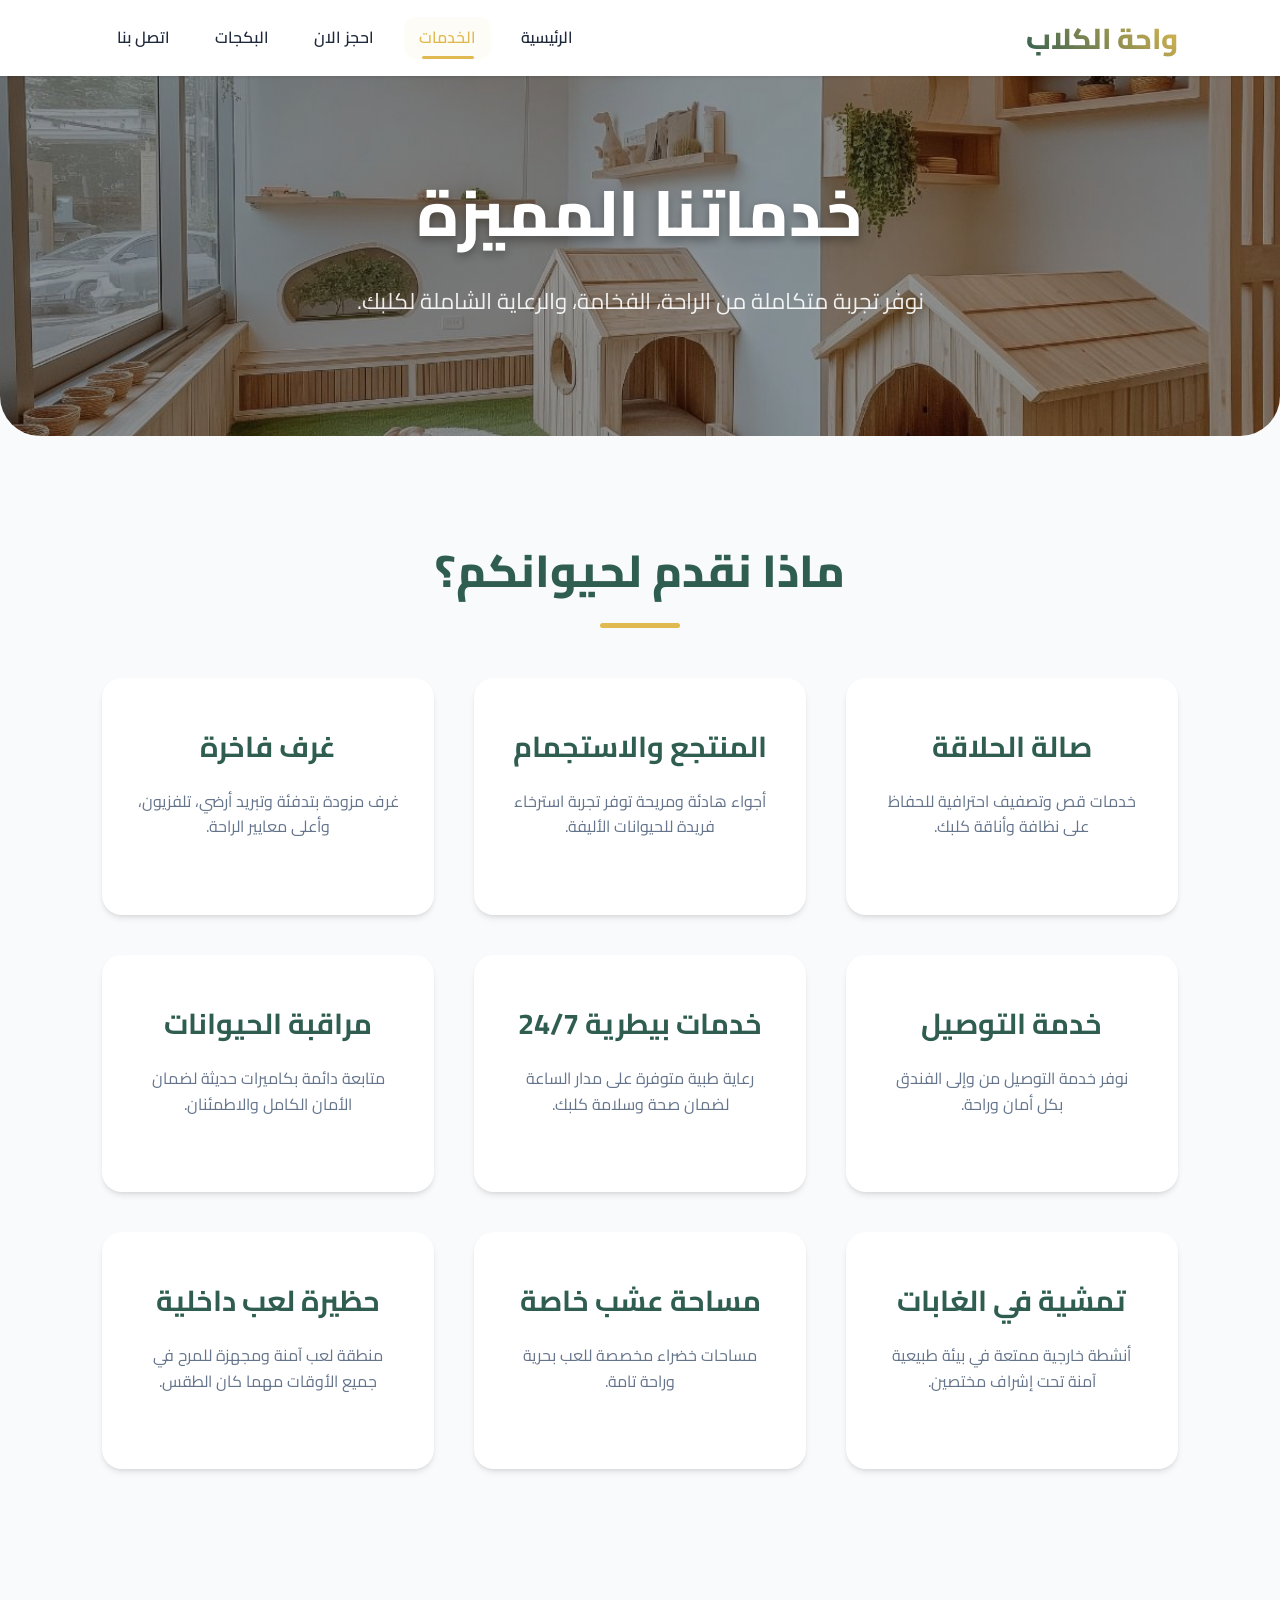
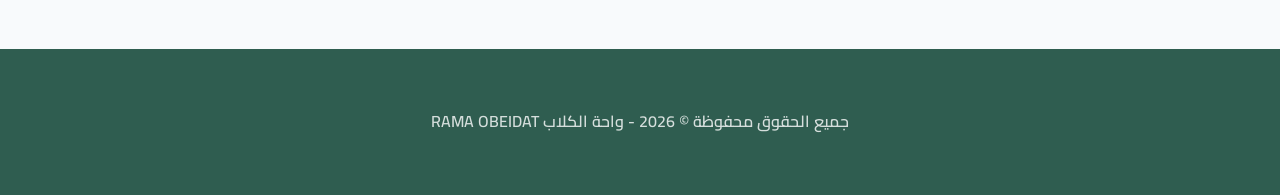
==== about.html @ 373740cf "Add files via upload" ====
<!DOCTYPE html>
<html lang="ar" dir="rtl">
<head>
    <meta charset="UTF-8">
    <meta name="viewport" content="width=device-width, initial-scale=1.0">
    <title>الخدمات - واحة الكلاب</title>
    <link rel="stylesheet" href="style.css">
</head>
<body>

<header>
    <a href="index.html" class="logo">واحة الكلاب</a>
    <nav>
        <a href="index.html">الرئيسية</a>
        <a href="about.html" class="active">الخدمات</a>
        <a href="room.html">احجز الان</a>
        <a href="backges.html">البكجات</a>
        <a href="booking.html">اتصل بنا</a>
    </nav>
</header>

<section class="hero" style="height: 40vh; margin-bottom: 20px;">
    <div class="hero-content">
        <h1>خدماتنا المميزة</h1>
        <p>نوفر تجربة متكاملة من الراحة، الفخامة، والرعاية الشاملة لكلبك.</p>
    </div>
</section>

<section class="services">
    <h2>ماذا نقدم لحيوانكم؟</h2>
    <div class="cards">
        <div class="card">
            <h3>صالة الحلاقة</h3>
            <p>خدمات قص وتصفيف احترافية للحفاظ على نظافة وأناقة كلبك.</p>
        </div>
        <div class="card">
            <h3>المنتجع والاستجمام</h3>
            <p>أجواء هادئة ومريحة توفر تجربة استرخاء فريدة للحيوانات الأليفة.</p>
        </div>
        <div class="card">
            <h3>غرف فاخرة</h3>
            <p>غرف مزودة بتدفئة وتبريد أرضي، تلفزيون، وأعلى معايير الراحة.</p>
        </div>
        <div class="card">
            <h3>خدمة التوصيل</h3>
            <p>نوفر خدمة التوصيل من وإلى الفندق بكل أمان وراحة.</p>
        </div>
        <div class="card">
            <h3>خدمات بيطرية 24/7</h3>
            <p>رعاية طبية متوفرة على مدار الساعة لضمان صحة وسلامة كلبك.</p>
        </div>
        <div class="card">
            <h3>مراقبة الحيوانات</h3>
            <p>متابعة دائمة بكاميرات حديثة لضمان الأمان الكامل والاطمئنان.</p>
        </div>
        <div class="card">
            <h3>تمشية في الغابات</h3>
            <p>أنشطة خارجية ممتعة في بيئة طبيعية آمنة تحت إشراف مختصين.</p>
        </div>
        <div class="card">
            <h3>مساحة عشب خاصة</h3>
            <p>مساحات خضراء مخصصة للعب بحرية وراحة تامة.</p>
        </div>
        <div class="card">
            <h3>حظيرة لعب داخلية</h3>
            <p>منطقة لعب آمنة ومجهزة للمرح في جميع الأوقات مهما كان الطقس.</p>
        </div>
    </div>
</section>

<footer>
    <p>جميع الحقوق محفوظة © 2026 - واحة الكلاب RAMA OBEIDAT</p>
</footer>

<script src="Script.js"></script>
</body>
</html>
---- style.css ----
/* Google Fonts */
@import url('https://fonts.googleapis.com/css2?family=Cairo:wght@300;400;600;700;800&display=swap');

:root {
    --primary-color: #e0ba51;
    --primary-light: #f5dfa2;
    --secondary-color: #2F5D50;
    --accent-color: #6eb4a0;
    --bg-color: #f8fafc;
    --card-bg: #ffffff;
    --text-color: #1e293b;
    --text-light: #64748b;
    --white: #ffffff;
    --shadow-sm: 0 1px 3px rgba(0,0,0,0.12);
    --shadow-md: 0 4px 6px -1px rgba(0,0,0,0.1), 0 2px 4px -1px rgba(0,0,0,0.06);
    --shadow-lg: 0 10px 30px -3px rgba(0,0,0,0.1), 0 4px 6px -2px rgba(0,0,0,0.05);
    --transition: all 0.4s cubic-bezier(0.4, 0, 0.2, 1);
    --border-radius: 20px;
}

* {
    margin: 0;
    padding: 0;
    box-sizing: border-box;
    font-family: 'Cairo', sans-serif;
}

body {
    background-color: var(--bg-color);
    color: var(--text-color);
    line-height: 1.6;
    direction: rtl;
}

/* Header & Navigation */
header {
    background: rgba(255, 255, 255, 0.95);
    padding: 15px 8%;
    display: flex;
    justify-content: space-between;
    align-items: center;
    box-shadow: var(--shadow-sm);
    position: sticky;
    top: 0;
    z-index: 1000;
    backdrop-filter: blur(10px);
}

.logo {
    font-size: 1.8rem;
    font-weight: 800;
    text-decoration: none;
    background: linear-gradient(45deg, var(--secondary-color), var(--primary-color));
    background-clip: text;
    -webkit-background-clip: text;
    -webkit-text-fill-color: transparent;
}

nav {
    display: flex;
    gap: 15px;
}

nav a {
    text-decoration: none;
    color: var(--text-color);
    font-weight: 600;
    padding: 8px 15px;
    border-radius: 12px;
    transition: var(--transition);
    position: relative;
}

nav a:hover, nav a.active {
    color: var(--primary-color);
    background: rgba(224, 186, 81, 0.05);
}

nav a.active::after {
    content: '';
    position: absolute;
    bottom: 0;
    left: 20%;
    right: 20%;
    height: 3px;
    background: var(--primary-color);
    border-radius: 10px;
}

/* Hero Section */
.hero {
    background: linear-gradient(rgba(0,0,0,0.4), rgba(0,0,0,0.4)), url('صورة4.png');
    background-size: cover;
    background-position: center;
    background-attachment: fixed;
    height: 60vh;
    display: flex;
    align-items: center;
    justify-content: center;
    text-align: center;
    color: var(--white);
    padding: 0 20px;
    margin-bottom: 50px;
    border-radius: 0 0 40px 40px;
}

.hero-content h1 {
    font-size: 4rem;
    font-weight: 800;
    margin-bottom: 20px;
    text-shadow: 0 4px 10px rgba(0,0,0,0.3);
}

.hero-content p {
    font-size: 1.4rem;
    margin-bottom: 30px;
    opacity: 0.9;
}

/* Buttons */
.btn {
    display: inline-block;
    padding: 14px 35px;
    background-color: var(--primary-color);
    color: var(--white);
    text-decoration: none;
    border-radius: 50px;
    font-weight: 700;
    transition: var(--transition);
    border: none;
    cursor: pointer;
    box-shadow: 0 4px 15px rgba(224, 186, 81, 0.3);
}

.btn:hover {
    background-color: var(--secondary-color);
    transform: translateY(-3px);
    box-shadow: 0 8px 25px rgba(0,0,0,0.2);
}

/* Section Common Styling */
section {
    padding: 80px 8%;
    animation: fadeInUp 0.8s ease-out forwards;
}

section h2 {
    text-align: center;
    font-size: 2.8rem;
    font-weight: 800;
    margin-bottom: 50px;
    color: var(--secondary-color);
}

section h2::after {
    content: '';
    display: block;
    width: 80px;
    height: 5px;
    background: var(--primary-color);
    margin: 15px auto;
    border-radius: 10px;
}

/* About Section & Boxes */
.about, .contact-container, .package {
    background: var(--white);
    border-radius: var(--border-radius);
    padding: 50px;
    box-shadow: var(--shadow-lg);
    border: 1px solid rgba(0,0,0,0.03);
}

.about p {
    text-align: center;
    max-width: 900px;
    margin: 0 auto 50px;
    font-size: 1.2rem;
    color: var(--text-light);
}

.about-content {
    display: grid;
    grid-template-columns: repeat(auto-fit, minmax(220px, 1fr));
    gap: 25px;
}

.about-content img {
    width: 100%;
    height: 250px;
    object-fit: cover;
    border-radius: 20px;
    transition: var(--transition);
    box-shadow: var(--shadow-md);
}

.about-content img:hover {
    transform: scale(1.03) translateY(-5px);
}

/* Cards System */
.cards {
    display: grid;
    grid-template-columns: repeat(auto-fit, minmax(300px, 1fr));
    gap: 40px;
}

.card {
    background: var(--card-bg);
    padding: 45px 35px;
    border-radius: var(--border-radius);
    box-shadow: var(--shadow-md);
    text-align: center;
    transition: var(--transition);
    display: flex;
    flex-direction: column;
    align-items: center;
}

.card:hover {
    transform: translateY(-12px);
    box-shadow: var(--shadow-lg);
    border-top: 5px solid var(--primary-color);
}

.card-icon {
    font-size: 3.5rem;
    margin-bottom: 25px;
}

.card h3 {
    font-size: 1.8rem;
    margin-bottom: 20px;
    color: var(--secondary-color);
}

.card p {
    color: var(--text-light);
    margin-bottom: 30px;
}

/* Packages Page Specific */
.package {
    margin-bottom: 40px;
    border-top: 8px solid var(--primary-color);
}

.package h2 {
    text-align: right;
    font-size: 2.2rem;
    margin-bottom: 25px;
    color: var(--secondary-color);
}

.package ul li {
    padding: 15px 0;
    border-bottom: 1px dashed #e2e8f0;
    display: flex;
    align-items: center;
    gap: 15px;
    font-size: 1.1rem;
}

.package ul li::before {
    content: '🐾';
    font-size: 1.2rem;
}

/* Contact Form */
.form-group {
    margin-bottom: 25px;
}

.form-group label {
    display: block;
    margin-bottom: 10px;
    font-weight: 700;
    color: var(--secondary-color);
}

.form-group input, 
.form-group textarea,
.form-group select {
    width: 100%;
    padding: 15px 20px;
    background: #f8fafc;
    border: 2px solid #e2e8f0;
    border-radius: 15px;
    outline: none;
    transition: var(--transition);
    font-size: 1rem;
}

.form-group input:focus, 
.form-group textarea:focus {
    border-color: var(--primary-color);
    background: var(--white);
    box-shadow: 0 0 0 4px rgba(224, 186, 81, 0.1);
}

/* Footer */
footer {
    background: var(--secondary-color);
    color: var(--white);
    text-align: center;
    padding: 60px 20px;
    margin-top: 100px;
}

footer p {
    font-weight: 600;
    opacity: 0.8;
}

/* Animations */
@keyframes fadeInUp {
    from {
        opacity: 0;
        transform: translateY(30px);
    }
    to {
        opacity: 1;
        transform: translateY(0);
    }
}

/* Responsive */
@media (max-width: 768px) {
    header {
        flex-direction: column;
        gap: 20px;
        padding: 20px;
    }
    
    .hero-content h1 {
        font-size: 2.8rem;
    }
    
    section {
        padding: 60px 5%;
    }
    
    .about, .contact-container, .package {
        padding: 30px 20px;
    }
    
    .hero {
        height: 50vh;
    }
}
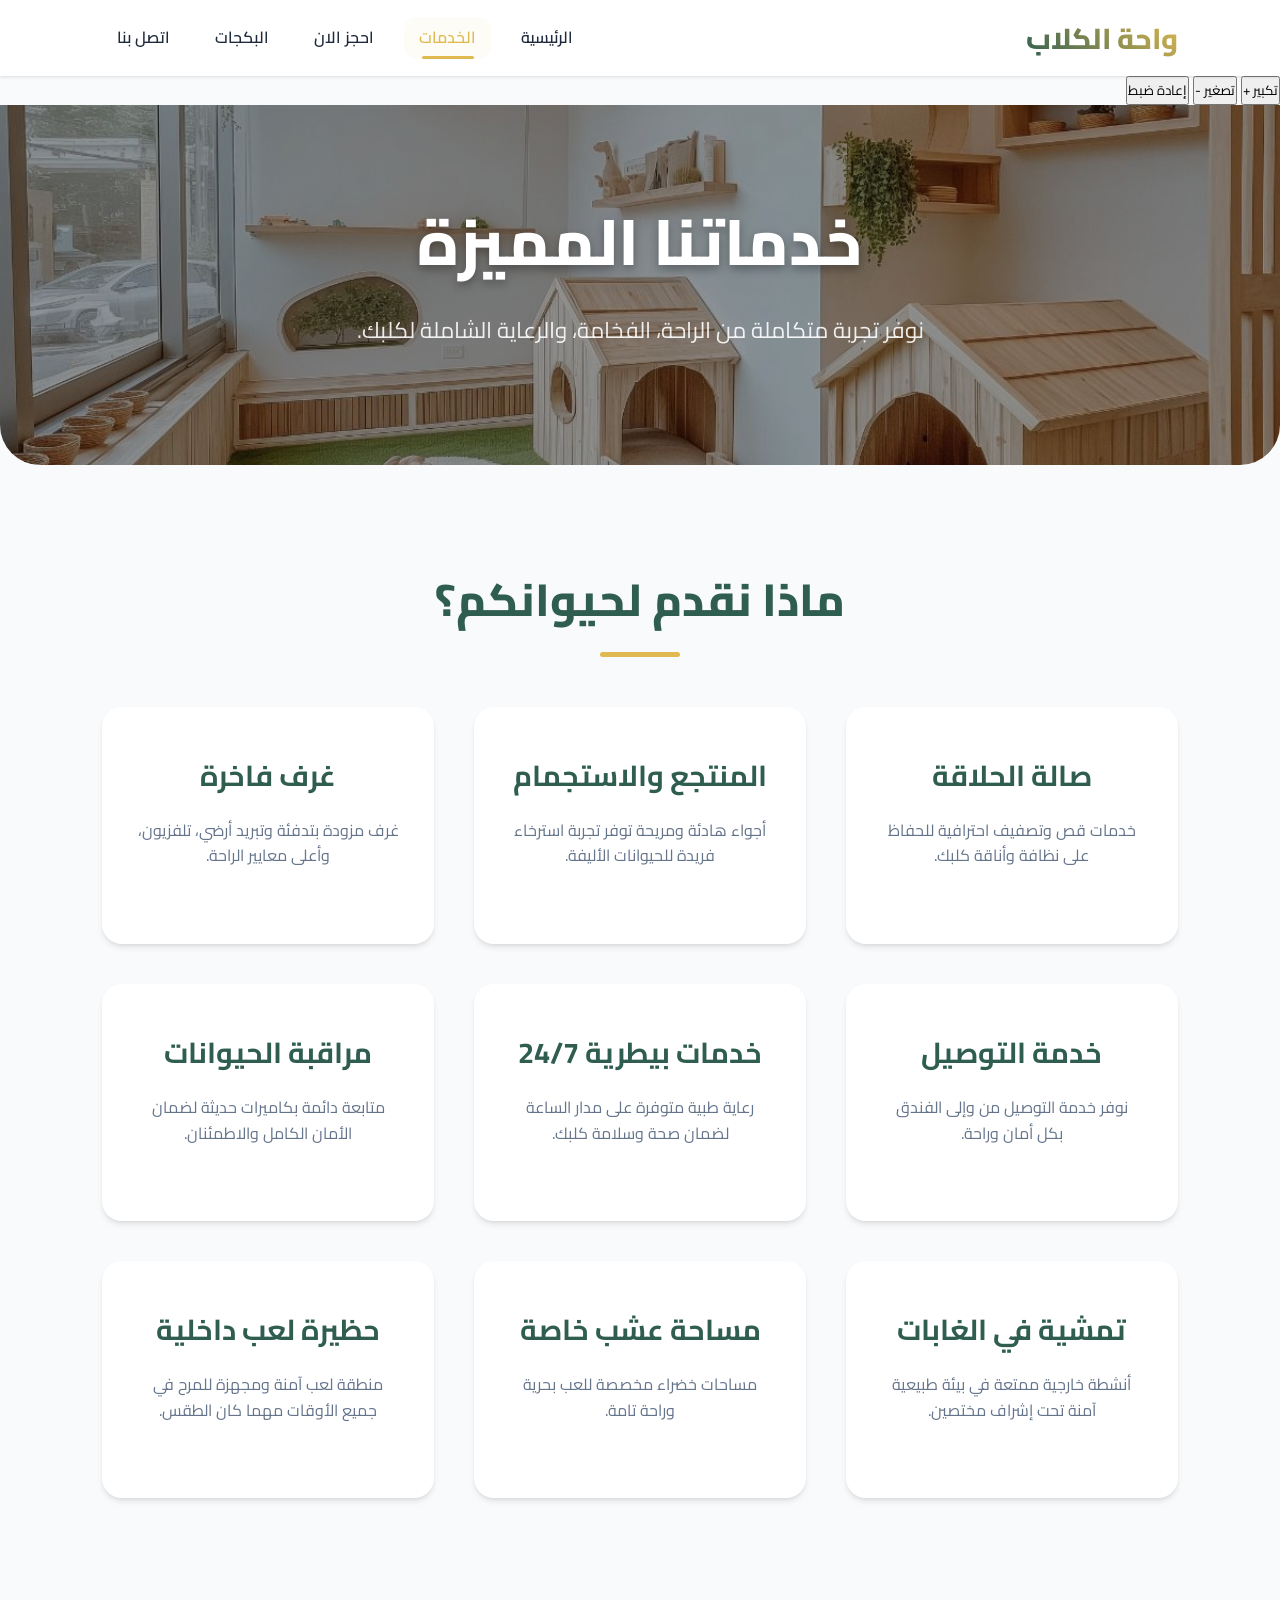
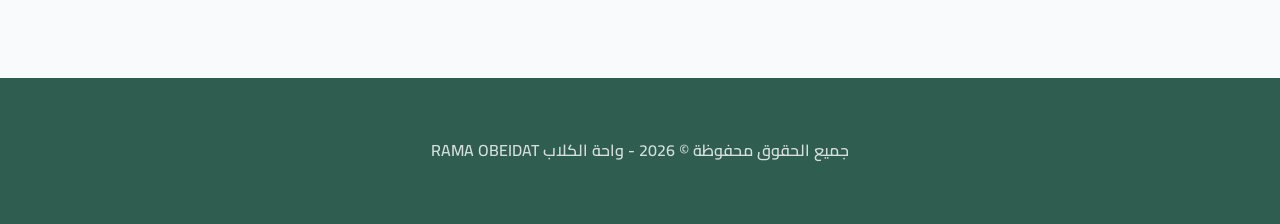
==== commit f3c64be5: "Add files via upload" ====
--- a/about.html
+++ b/about.html
@@ -18,7 +18,11 @@
         <a href="booking.html">اتصل بنا</a>
     </nav>
 </header>
-
+<div class="zoom-box">
+    <button type="button" onclick="updateZoom('plus')">تكبير +</button>
+    <button type="button" onclick="updateZoom('minus')">تصغير -</button>
+    <button type="button" onclick="resetZoom()">إعادة ضبط</button>
+</div>
 <section class="hero" style="height: 40vh; margin-bottom: 20px;">
     <div class="hero-content">
         <h1>خدماتنا المميزة</h1>
@@ -73,5 +77,30 @@
 </footer>
 
 <script src="Script.js"></script>
+<script>
+    
+    var currentSize = 100;
+
+    function updateZoom(action) {
+        if (action === 'plus') {
+            currentSize += 10;
+        } else if (action === 'minus') {
+            currentSize -= 10;
+        }
+
+        
+        if (currentSize > 160) currentSize = 160;
+        if (currentSize < 70) currentSize = 70;
+
+        document.documentElement.style.setProperty('font-size', currentSize + '%', 'important');
+        
+        console.log("الحجم الحالي: " + currentSize + "%");
+    }
+
+    function resetZoom() {
+        currentSize = 100;
+        document.documentElement.style.setProperty('font-size', '100%', 'important');
+    }
+</script>
 </body>
 </html>
--- a/style.css
+++ b/style.css
@@ -1,4 +1,4 @@
-/* Google Fonts */
+
 @import url('https://fonts.googleapis.com/css2?family=Cairo:wght@300;400;600;700;800&display=swap');
 
 :root {
@@ -32,7 +32,7 @@
     direction: rtl;
 }
 
-/* Header & Navigation */
+
 header {
     background: rgba(255, 255, 255, 0.95);
     padding: 15px 8%;
@@ -87,7 +87,7 @@
     border-radius: 10px;
 }
 
-/* Hero Section */
+
 .hero {
     background: linear-gradient(rgba(0,0,0,0.4), rgba(0,0,0,0.4)), url('صورة4.png');
     background-size: cover;
@@ -117,7 +117,7 @@
     opacity: 0.9;
 }
 
-/* Buttons */
+
 .btn {
     display: inline-block;
     padding: 14px 35px;
@@ -138,7 +138,7 @@
     box-shadow: 0 8px 25px rgba(0,0,0,0.2);
 }
 
-/* Section Common Styling */
+
 section {
     padding: 80px 8%;
     animation: fadeInUp 0.8s ease-out forwards;
@@ -162,7 +162,7 @@
     border-radius: 10px;
 }
 
-/* About Section & Boxes */
+
 .about, .contact-container, .package {
     background: var(--white);
     border-radius: var(--border-radius);
@@ -198,7 +198,7 @@
     transform: scale(1.03) translateY(-5px);
 }
 
-/* Cards System */
+
 .cards {
     display: grid;
     grid-template-columns: repeat(auto-fit, minmax(300px, 1fr));
@@ -239,7 +239,7 @@
     margin-bottom: 30px;
 }
 
-/* Packages Page Specific */
+
 .package {
     margin-bottom: 40px;
     border-top: 8px solid var(--primary-color);
@@ -266,7 +266,7 @@
     font-size: 1.2rem;
 }
 
-/* Contact Form */
+
 .form-group {
     margin-bottom: 25px;
 }
@@ -298,7 +298,7 @@
     box-shadow: 0 0 0 4px rgba(224, 186, 81, 0.1);
 }
 
-/* Footer */
+
 footer {
     background: var(--secondary-color);
     color: var(--white);
@@ -348,3 +348,29 @@
         height: 50vh;
     }
 }
+
+.zoom-controls {
+    position: fixed;
+    bottom: 20px;
+    right: 20px;
+    z-index: 1000;
+    display: flex;
+    gap: 10px;
+}
+
+.zoom-controls button {
+    background-color: #d4af37; 
+    color: white;
+    border: none;
+    padding: 10px 15px;
+    cursor: pointer;
+    border-radius: 5px;
+    font-weight: bold;
+    box-shadow: 0 2px 5px rgba(0,0,0,0.2);
+    transition: 0.3s;
+}
+
+.zoom-controls button:hover {
+    background-color: #b8860b; 
+    transform: scale(1.1);
+}
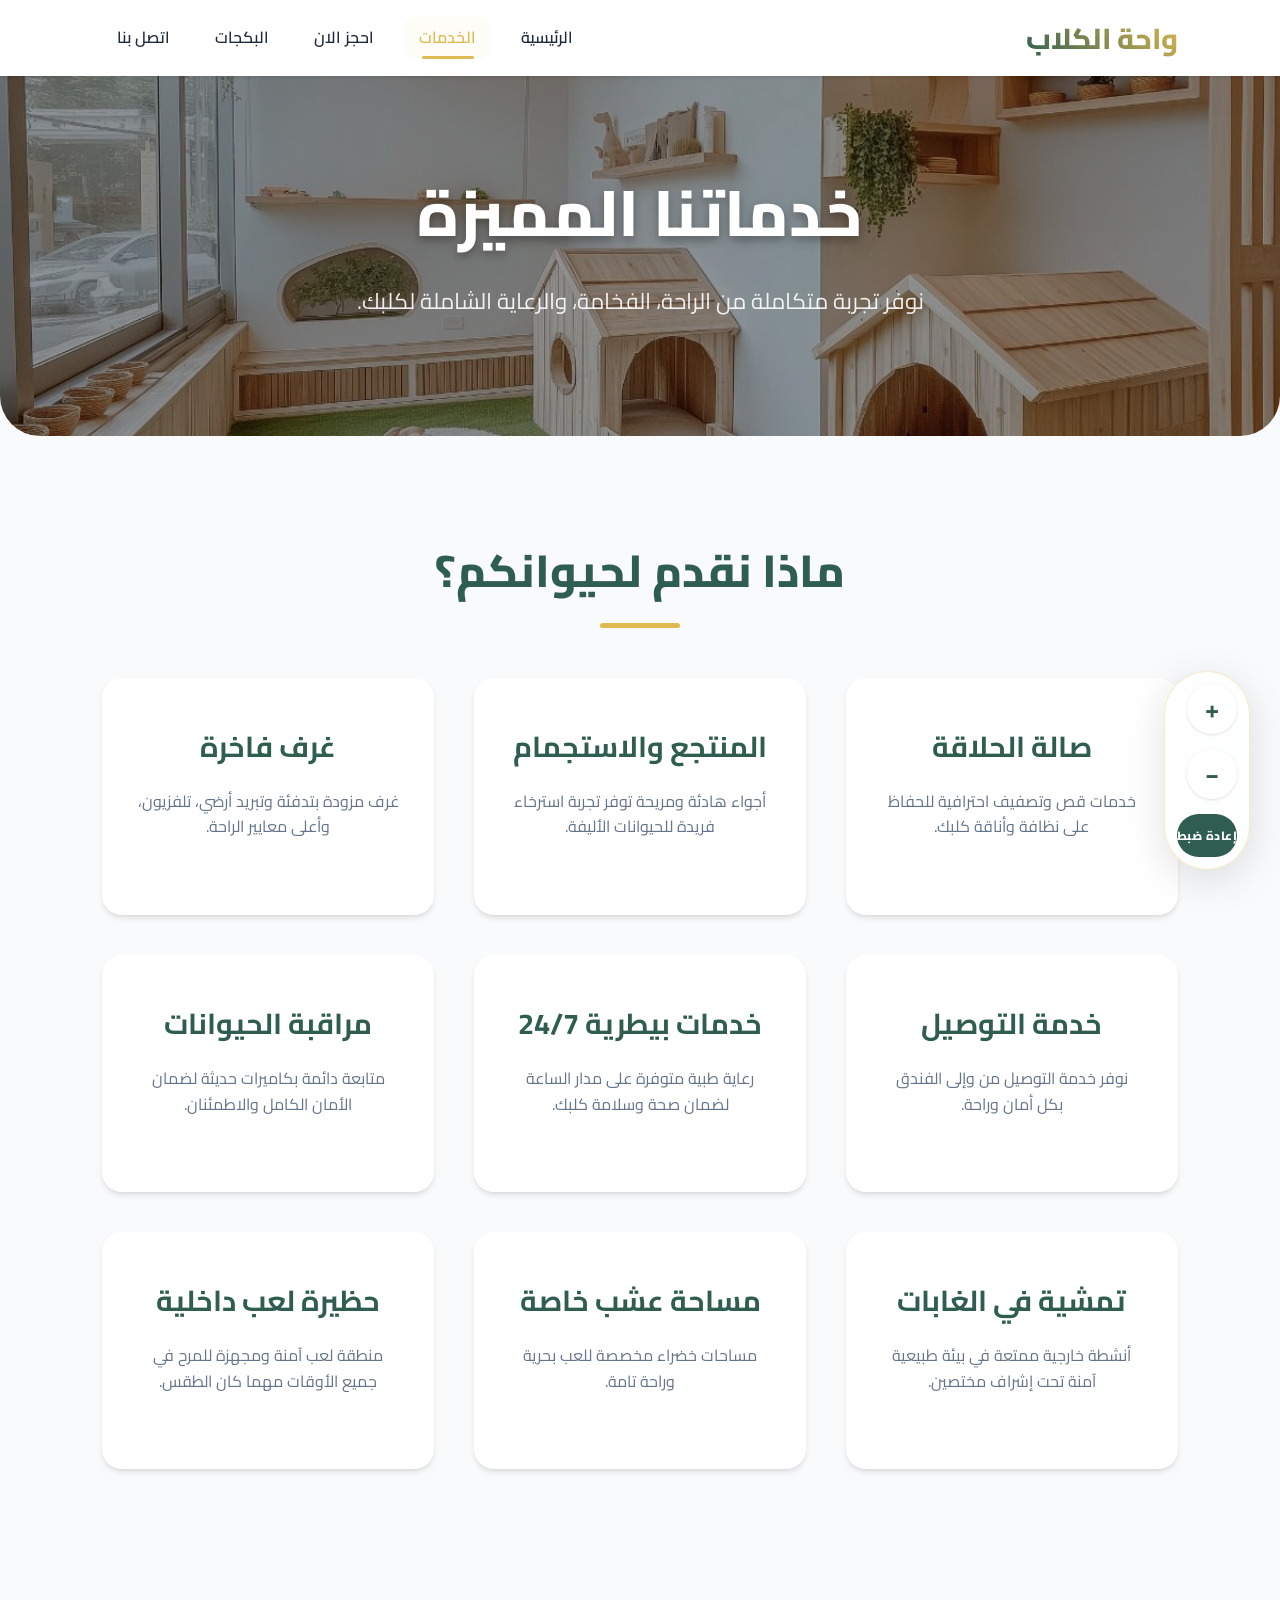
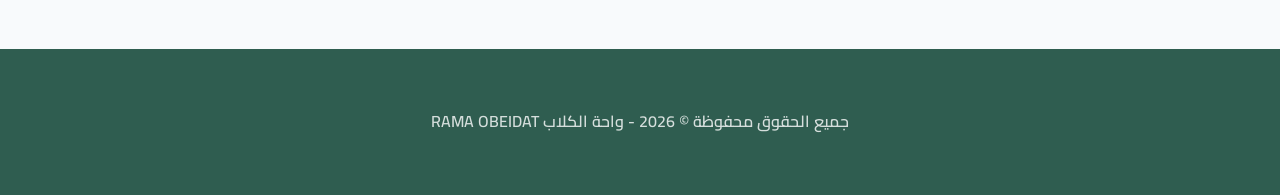
==== commit 789853c4: "Add files via upload" ====
--- a/about.html
+++ b/about.html
@@ -18,10 +18,10 @@
         <a href="booking.html">اتصل بنا</a>
     </nav>
 </header>
-<div class="zoom-box">
-    <button type="button" onclick="updateZoom('plus')">تكبير +</button>
-    <button type="button" onclick="updateZoom('minus')">تصغير -</button>
-    <button type="button" onclick="resetZoom()">إعادة ضبط</button>
+<div class="floating-zoom-controls">
+    <button type="button" class="zoom-btn plus" onclick="updateZoom('plus')" title="تكبير">+</button>
+    <button type="button" class="zoom-btn minus" onclick="updateZoom('minus')" title="تصغير">−</button>
+    <button type="button" class="reset-zoom-btn" onclick="resetZoom()">إعادة ضبط</button>
 </div>
 <section class="hero" style="height: 40vh; margin-bottom: 20px;">
     <div class="hero-content">
@@ -77,30 +77,5 @@
 </footer>
 
 <script src="Script.js"></script>
-<script>
-    
-    var currentSize = 100;
-
-    function updateZoom(action) {
-        if (action === 'plus') {
-            currentSize += 10;
-        } else if (action === 'minus') {
-            currentSize -= 10;
-        }
-
-        
-        if (currentSize > 160) currentSize = 160;
-        if (currentSize < 70) currentSize = 70;
-
-        document.documentElement.style.setProperty('font-size', currentSize + '%', 'important');
-        
-        console.log("الحجم الحالي: " + currentSize + "%");
-    }
-
-    function resetZoom() {
-        currentSize = 100;
-        document.documentElement.style.setProperty('font-size', '100%', 'important');
-    }
-</script>
 </body>
 </html>
--- a/style.css
+++ b/style.css
@@ -25,12 +25,19 @@
     font-family: 'Cairo', sans-serif;
 }
 
+
+html {
+    scroll-behavior: smooth;
+    transition: font-size 0.3s ease;
+}
+
 body {
     background-color: var(--bg-color);
     color: var(--text-color);
     line-height: 1.6;
     direction: rtl;
 }
+
 
 
 header {
@@ -349,28 +356,108 @@
     }
 }
 
-.zoom-controls {
+/* Floating Zoom Controls */
+.floating-zoom-controls {
     position: fixed;
-    bottom: 20px;
-    right: 20px;
-    z-index: 1000;
-    display: flex;
-    gap: 10px;
-}
-
-.zoom-controls button {
-    background-color: #d4af37; 
-    color: white;
+    bottom: 30px;
+    right: 30px;
+    display: flex;
+    flex-direction: column;
+    gap: 15px;
+    z-index: 10000;
+    padding: 12px;
+    background: rgba(255, 255, 255, 0.75);
+    backdrop-filter: blur(15px);
+    -webkit-backdrop-filter: blur(15px);
+    border-radius: 50px;
+    box-shadow: 0 10px 40px rgba(0, 0, 0, 0.12);
+    border: 1px solid rgba(224, 186, 81, 0.3);
+    transition: var(--transition);
+}
+
+.floating-zoom-controls:hover {
+    transform: translateY(-8px);
+    background: rgba(255, 255, 255, 0.95);
+    box-shadow: 0 15px 50px rgba(0, 0, 0, 0.2);
+}
+
+.zoom-btn {
+    width: 50px;
+    height: 50px;
+    border-radius: 50%;
     border: none;
-    padding: 10px 15px;
+    background: var(--white);
+    color: var(--secondary-color);
+    font-size: 1.6rem;
+    font-weight: 700;
     cursor: pointer;
-    border-radius: 5px;
-    font-weight: bold;
-    box-shadow: 0 2px 5px rgba(0,0,0,0.2);
-    transition: 0.3s;
-}
-
-.zoom-controls button:hover {
-    background-color: #b8860b; 
-    transform: scale(1.1);
+    box-shadow: var(--shadow-sm);
+    display: flex;
+    align-items: center;
+    justify-content: center;
+    transition: var(--transition);
+    position: relative;
+    z-index: 1;
+    overflow: hidden;
+}
+
+.zoom-btn::after {
+    content: '';
+    position: absolute;
+    inset: 0;
+    background: linear-gradient(135deg, var(--primary-color), var(--primary-light));
+    border-radius: 50%;
+    z-index: -1;
+    opacity: 0;
+    transition: var(--transition);
+}
+
+.zoom-btn:hover {
+    color: var(--white);
+    transform: scale(1.15) rotate(5deg);
+}
+
+.zoom-btn:hover::after {
+    opacity: 1;
+}
+
+.zoom-btn:active {
+    transform: scale(0.95);
+}
+
+.reset-zoom-btn {
+    font-family: 'Cairo', sans-serif;
+    font-size: 0.75rem;
+    font-weight: 800;
+    text-transform: uppercase;
+    background: var(--secondary-color);
+    color: var(--white);
+    padding: 10px 0;
+    border-radius: 30px;
+    border: none;
+    cursor: pointer;
+    transition: var(--transition);
+    width: 100%;
+    text-align: center;
+    letter-spacing: 0.5px;
+}
+
+.reset-zoom-btn:hover {
+    background: #c6a445; /* Slightly darker gold than primary */
+    transform: scale(1.05);
+    box-shadow: 0 5px 15px rgba(224, 186, 81, 0.4);
+}
+
+@media (max-width: 768px) {
+    .floating-zoom-controls {
+        bottom: 25px;
+        right: 25px;
+        padding: 10px;
+        gap: 12px;
+    }
+    .zoom-btn {
+        width: 45px;
+        height: 45px;
+        font-size: 1.4rem;
+    }
 }
